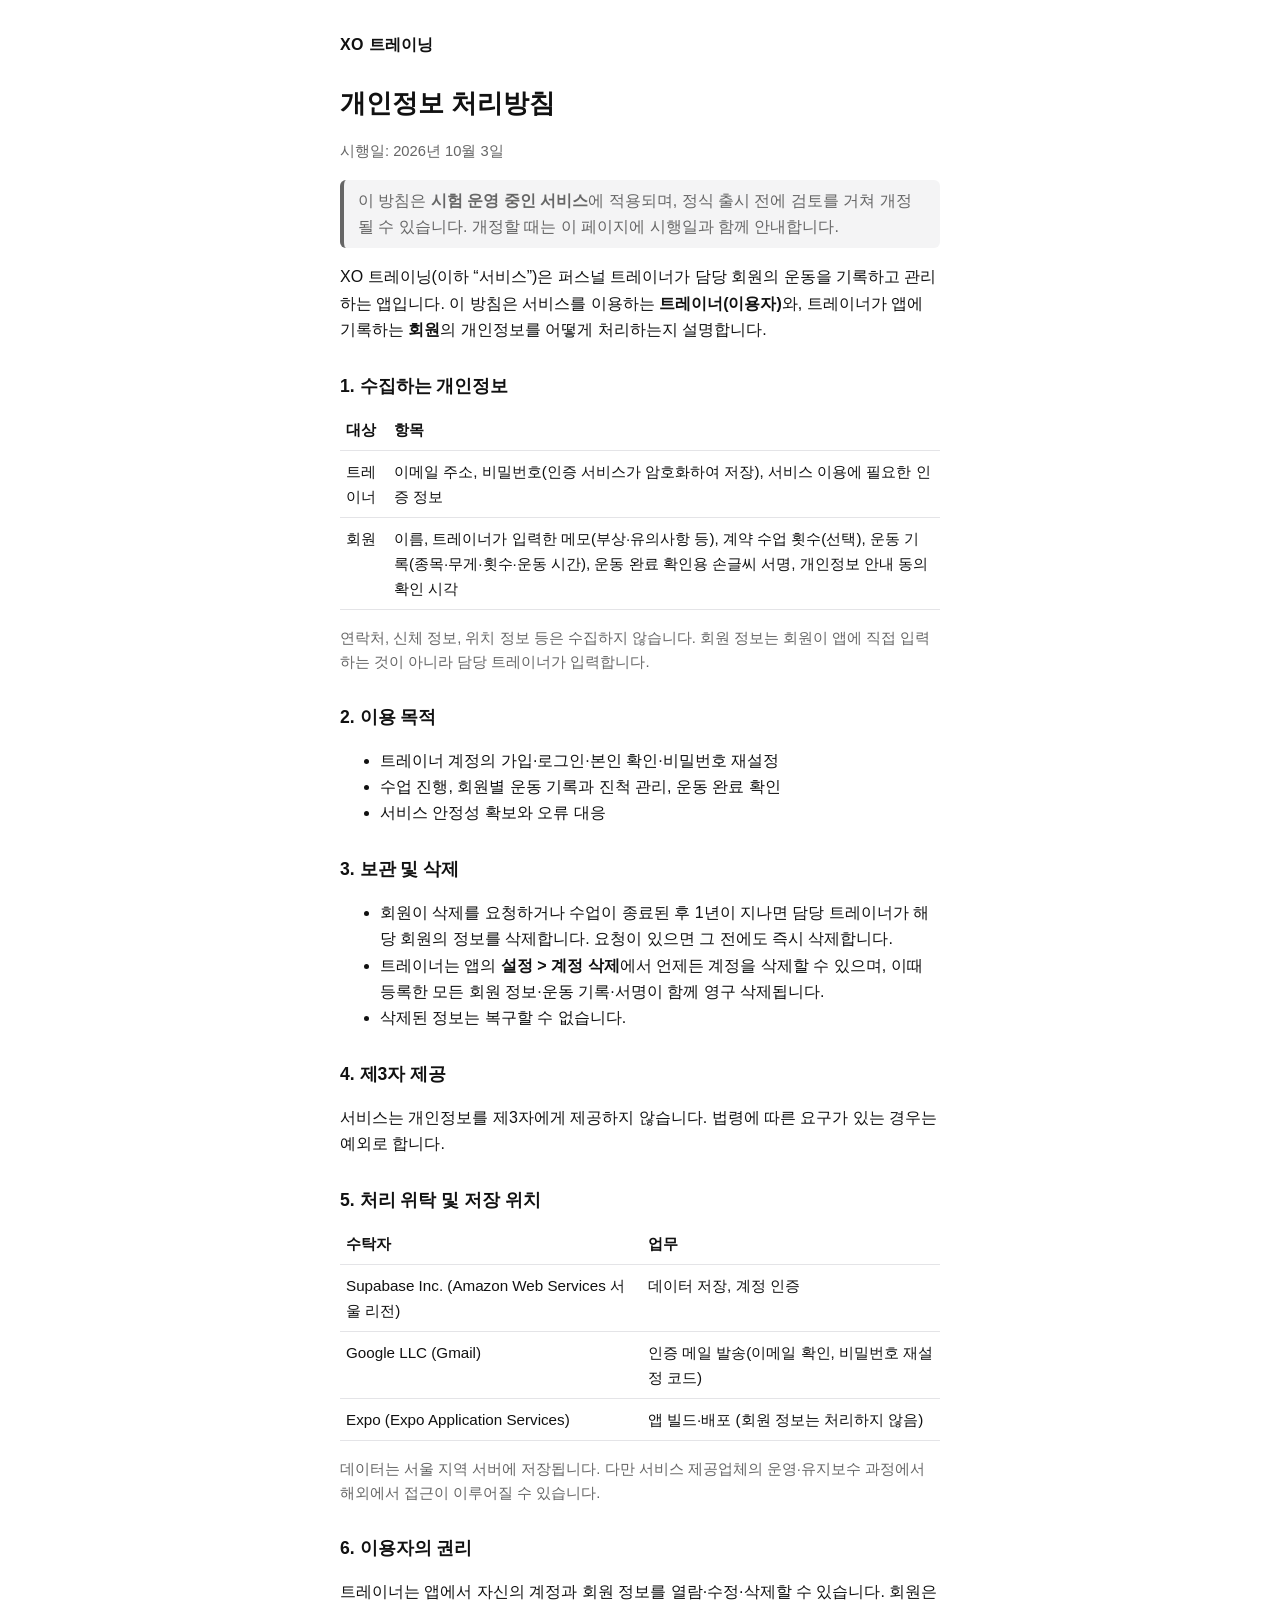
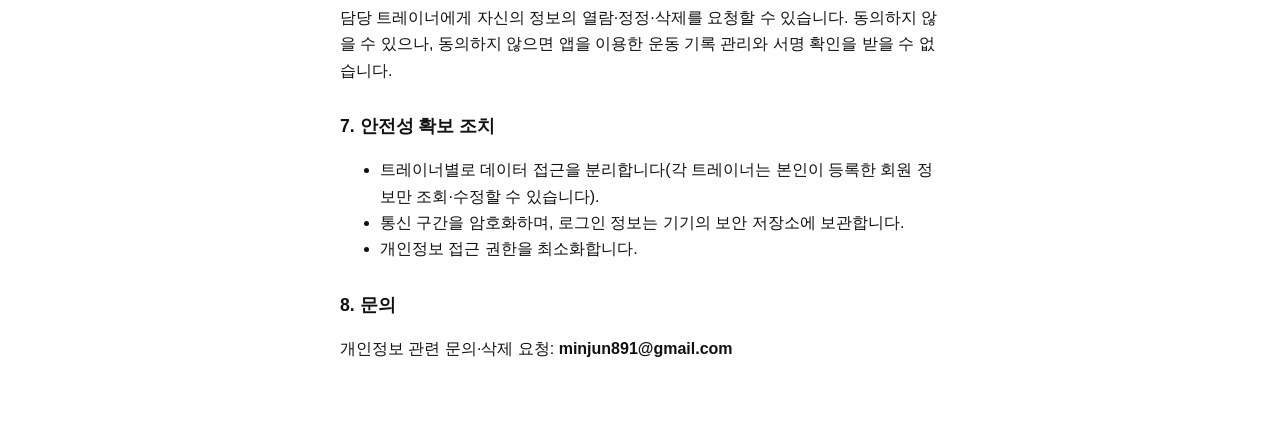
==== privacy/index.html @ ff548ef5 "site: 안내 페이지" ====
<!doctype html>
<html lang="ko">
  <head>
    <meta charset="utf-8" />
    <meta name="viewport" content="width=device-width, initial-scale=1" />
    <title>개인정보 처리방침 - XO 트레이닝</title>
    <link rel="stylesheet" href="../assets.css" />
  </head>
  <body>
    <main>
      <div class="brand">
        <a href="../" style="color: inherit; text-decoration: none">XO 트레이닝</a>
      </div>
      <h1>개인정보 처리방침</h1>
      <p class="muted">시행일: 2026년 10월 3일</p>

      <div class="notice">
        이 방침은 <b>시험 운영 중인 서비스</b>에 적용되며, 정식 출시 전에 검토를 거쳐 개정될 수
        있습니다. 개정할 때는 이 페이지에 시행일과 함께 안내합니다.
      </div>

      <p>
        XO 트레이닝(이하 “서비스”)은 퍼스널 트레이너가 담당 회원의 운동을 기록하고 관리하는
        앱입니다. 이 방침은 서비스를 이용하는 <b>트레이너(이용자)</b>와, 트레이너가 앱에 기록하는
        <b>회원</b>의 개인정보를 어떻게 처리하는지 설명합니다.
      </p>

      <h2>1. 수집하는 개인정보</h2>
      <table>
        <tr>
          <th>대상</th>
          <th>항목</th>
        </tr>
        <tr>
          <td>트레이너</td>
          <td>
            이메일 주소, 비밀번호(인증 서비스가 암호화하여 저장), 서비스 이용에 필요한 인증 정보
          </td>
        </tr>
        <tr>
          <td>회원</td>
          <td>
            이름, 트레이너가 입력한 메모(부상·유의사항 등), 계약 수업 횟수(선택), 운동
            기록(종목·무게·횟수·운동 시간), 운동 완료 확인용 손글씨 서명, 개인정보 안내 동의 확인
            시각
          </td>
        </tr>
      </table>
      <p class="muted">
        연락처, 신체 정보, 위치 정보 등은 수집하지 않습니다. 회원 정보는 회원이 앱에 직접 입력하는
        것이 아니라 담당 트레이너가 입력합니다.
      </p>

      <h2>2. 이용 목적</h2>
      <ul>
        <li>트레이너 계정의 가입·로그인·본인 확인·비밀번호 재설정</li>
        <li>수업 진행, 회원별 운동 기록과 진척 관리, 운동 완료 확인</li>
        <li>서비스 안정성 확보와 오류 대응</li>
      </ul>

      <h2>3. 보관 및 삭제</h2>
      <ul>
        <li>
          회원이 삭제를 요청하거나 수업이 종료된 후 1년이 지나면 담당 트레이너가 해당 회원의 정보를
          삭제합니다. 요청이 있으면 그 전에도 즉시 삭제합니다.
        </li>
        <li>
          트레이너는 앱의 <b>설정 &gt; 계정 삭제</b>에서 언제든 계정을 삭제할 수 있으며, 이때 등록한
          모든 회원 정보·운동 기록·서명이 함께 영구 삭제됩니다.
        </li>
        <li>삭제된 정보는 복구할 수 없습니다.</li>
      </ul>

      <h2>4. 제3자 제공</h2>
      <p>
        서비스는 개인정보를 제3자에게 제공하지 않습니다. 법령에 따른 요구가 있는 경우는 예외로
        합니다.
      </p>

      <h2>5. 처리 위탁 및 저장 위치</h2>
      <table>
        <tr>
          <th>수탁자</th>
          <th>업무</th>
        </tr>
        <tr>
          <td>Supabase Inc. (Amazon Web Services 서울 리전)</td>
          <td>데이터 저장, 계정 인증</td>
        </tr>
        <tr>
          <td>Google LLC (Gmail)</td>
          <td>인증 메일 발송(이메일 확인, 비밀번호 재설정 코드)</td>
        </tr>
        <tr>
          <td>Expo (Expo Application Services)</td>
          <td>앱 빌드·배포 (회원 정보는 처리하지 않음)</td>
        </tr>
      </table>
      <p class="muted">
        데이터는 서울 지역 서버에 저장됩니다. 다만 서비스 제공업체의 운영·유지보수 과정에서 해외에서
        접근이 이루어질 수 있습니다.
      </p>

      <h2>6. 이용자의 권리</h2>
      <p>
        트레이너는 앱에서 자신의 계정과 회원 정보를 열람·수정·삭제할 수 있습니다. 회원은 담당
        트레이너에게 자신의 정보의 열람·정정·삭제를 요청할 수 있습니다. 동의하지 않을 수 있으나,
        동의하지 않으면 앱을 이용한 운동 기록 관리와 서명 확인을 받을 수 없습니다.
      </p>

      <h2>7. 안전성 확보 조치</h2>
      <ul>
        <li>
          트레이너별로 데이터 접근을 분리합니다(각 트레이너는 본인이 등록한 회원 정보만 조회·수정할
          수 있습니다).
        </li>
        <li>통신 구간을 암호화하며, 로그인 정보는 기기의 보안 저장소에 보관합니다.</li>
        <li>개인정보 접근 권한을 최소화합니다.</li>
      </ul>

      <h2>8. 문의</h2>
      <p>개인정보 관련 문의·삭제 요청: <b>minjun891@gmail.com</b></p>
    </main>
  </body>
</html>
---- assets.css ----
:root {
  color-scheme: light dark;
  --bg: #ffffff;
  --fg: #111111;
  --muted: #666666;
  --card: #f4f4f5;
  --line: #e4e4e7;
  --btn-bg: #111111;
  --btn-fg: #ffffff;
  --ok: #15803d;
  --err: #b91c1c;
}
@media (prefers-color-scheme: dark) {
  :root {
    --bg: #0b0b0c;
    --fg: #f4f4f5;
    --muted: #a1a1aa;
    --card: #18181b;
    --line: #27272a;
    --btn-bg: #f4f4f5;
    --btn-fg: #111111;
    --ok: #4ade80;
    --err: #f87171;
  }
}
* {
  box-sizing: border-box;
}
body {
  margin: 0;
  background: var(--bg);
  color: var(--fg);
  font-family:
    -apple-system, BlinkMacSystemFont, 'Apple SD Gothic Neo', 'Noto Sans KR', 'Malgun Gothic',
    sans-serif;
  line-height: 1.65;
}
main {
  max-width: 640px;
  margin: 0 auto;
  padding: 32px 20px 64px;
}
h1 {
  font-size: 1.6rem;
  margin: 0 0 8px;
}
h2 {
  font-size: 1.1rem;
  margin: 28px 0 8px;
}
p,
li {
  color: var(--fg);
}
.muted {
  color: var(--muted);
  font-size: 0.92rem;
}
.card {
  background: var(--card);
  border: 1px solid var(--line);
  border-radius: 14px;
  padding: 20px;
  margin: 20px 0;
}
.btn {
  display: inline-block;
  padding: 13px 20px;
  border-radius: 10px;
  background: var(--btn-bg);
  color: var(--btn-fg);
  text-decoration: none;
  font-weight: 600;
  border: 0;
  font-size: 1rem;
}
.ok {
  color: var(--ok);
}
.err {
  color: var(--err);
}
.brand {
  font-weight: 700;
  letter-spacing: 0.02em;
  margin-bottom: 24px;
}
table {
  width: 100%;
  border-collapse: collapse;
  margin: 8px 0 16px;
  font-size: 0.95rem;
}
th,
td {
  text-align: left;
  border-bottom: 1px solid var(--line);
  padding: 8px 6px;
  vertical-align: top;
}
.notice {
  border-left: 4px solid var(--muted);
  padding: 8px 14px;
  margin: 16px 0;
  color: var(--muted);
  background: var(--card);
  border-radius: 6px;
}
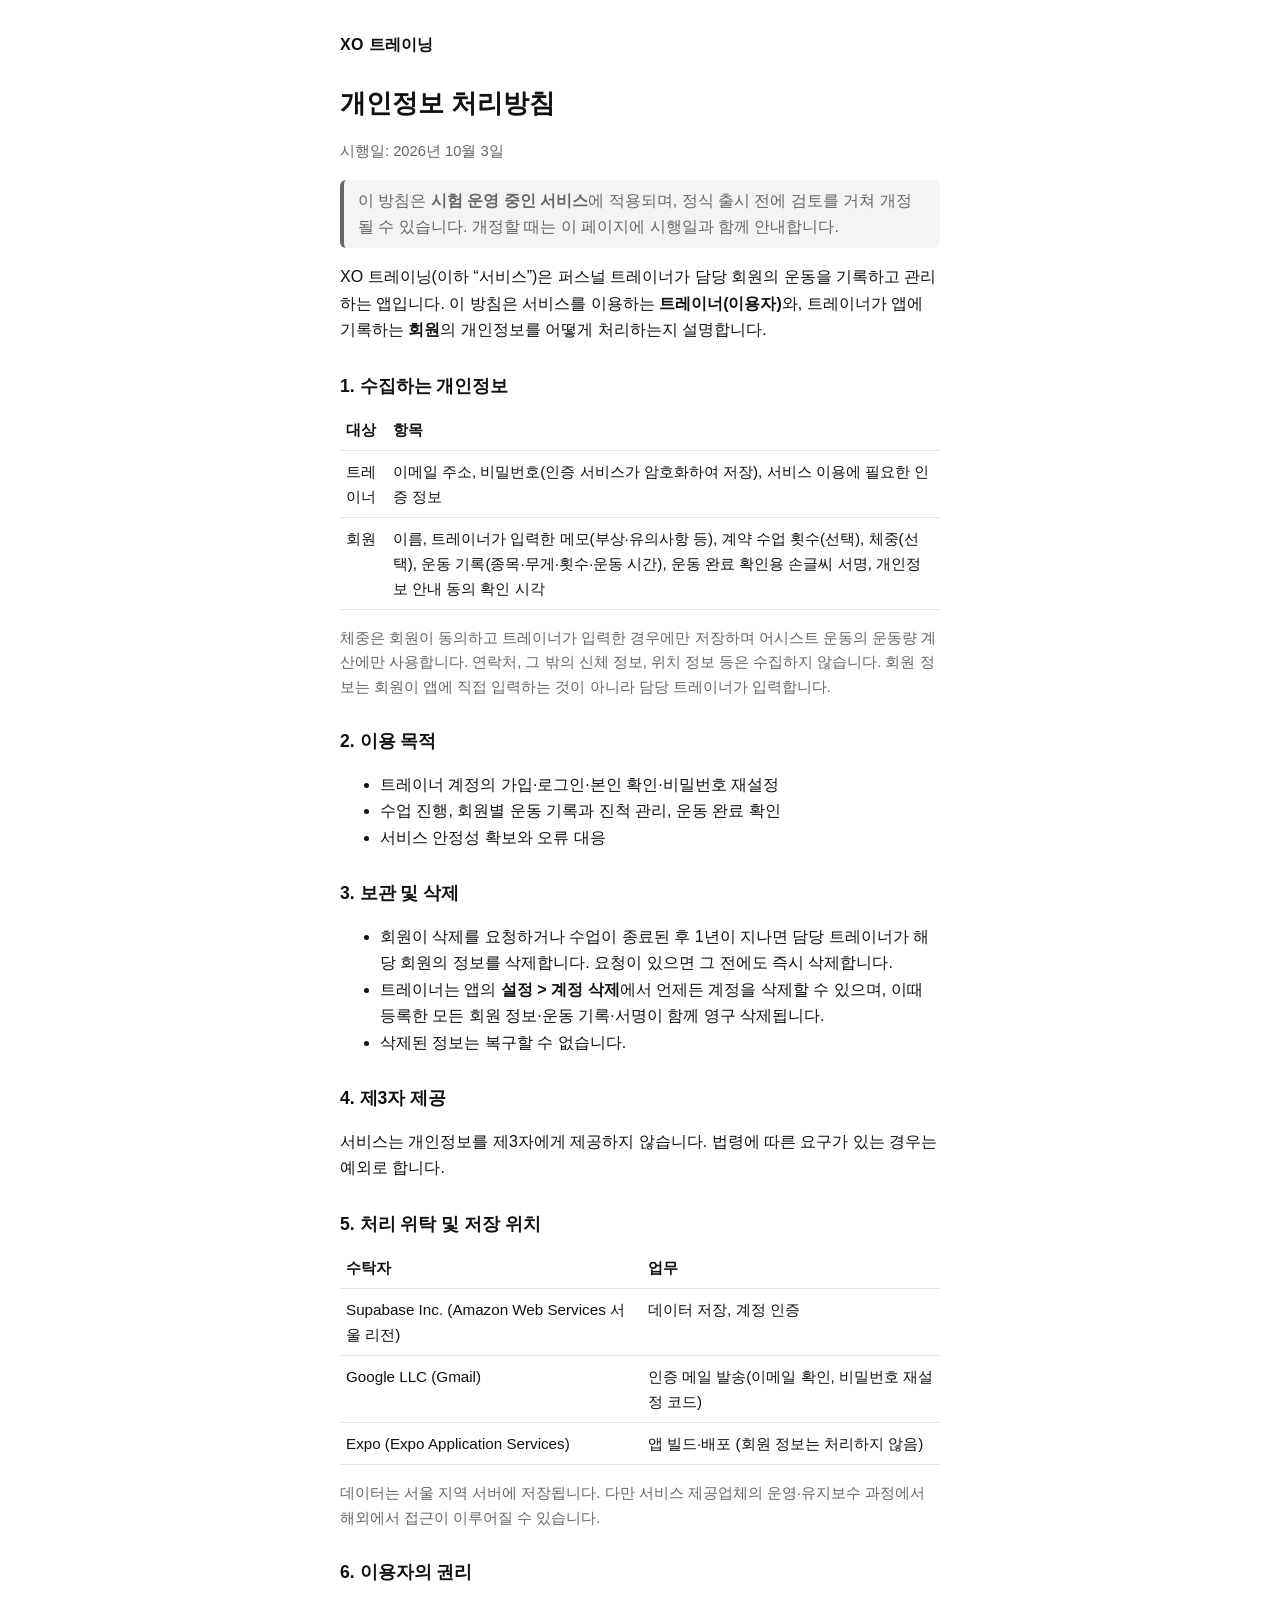
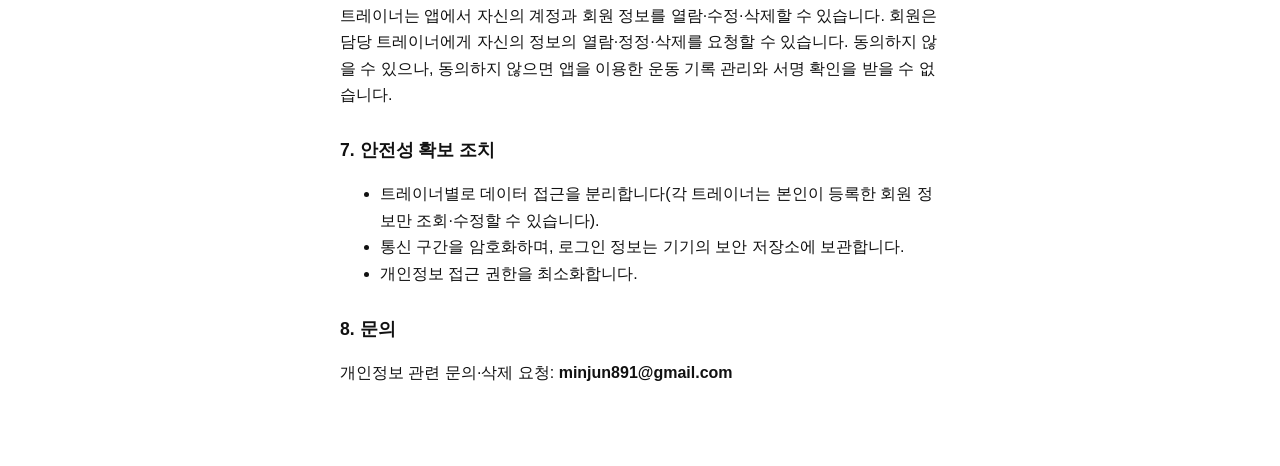
==== commit 959d15c8: "site: 안내 페이지 갱신" ====
--- a/privacy/index.html
+++ b/privacy/index.html
@@ -40,15 +40,16 @@
         <tr>
           <td>회원</td>
           <td>
-            이름, 트레이너가 입력한 메모(부상·유의사항 등), 계약 수업 횟수(선택), 운동
+            이름, 트레이너가 입력한 메모(부상·유의사항 등), 계약 수업 횟수(선택), 체중(선택), 운동
             기록(종목·무게·횟수·운동 시간), 운동 완료 확인용 손글씨 서명, 개인정보 안내 동의 확인
             시각
           </td>
         </tr>
       </table>
       <p class="muted">
-        연락처, 신체 정보, 위치 정보 등은 수집하지 않습니다. 회원 정보는 회원이 앱에 직접 입력하는
-        것이 아니라 담당 트레이너가 입력합니다.
+        체중은 회원이 동의하고 트레이너가 입력한 경우에만 저장하며 어시스트 운동의 운동량 계산에만
+        사용합니다. 연락처, 그 밖의 신체 정보, 위치 정보 등은 수집하지 않습니다. 회원 정보는 회원이
+        앱에 직접 입력하는 것이 아니라 담당 트레이너가 입력합니다.
       </p>
 
       <h2>2. 이용 목적</h2>
